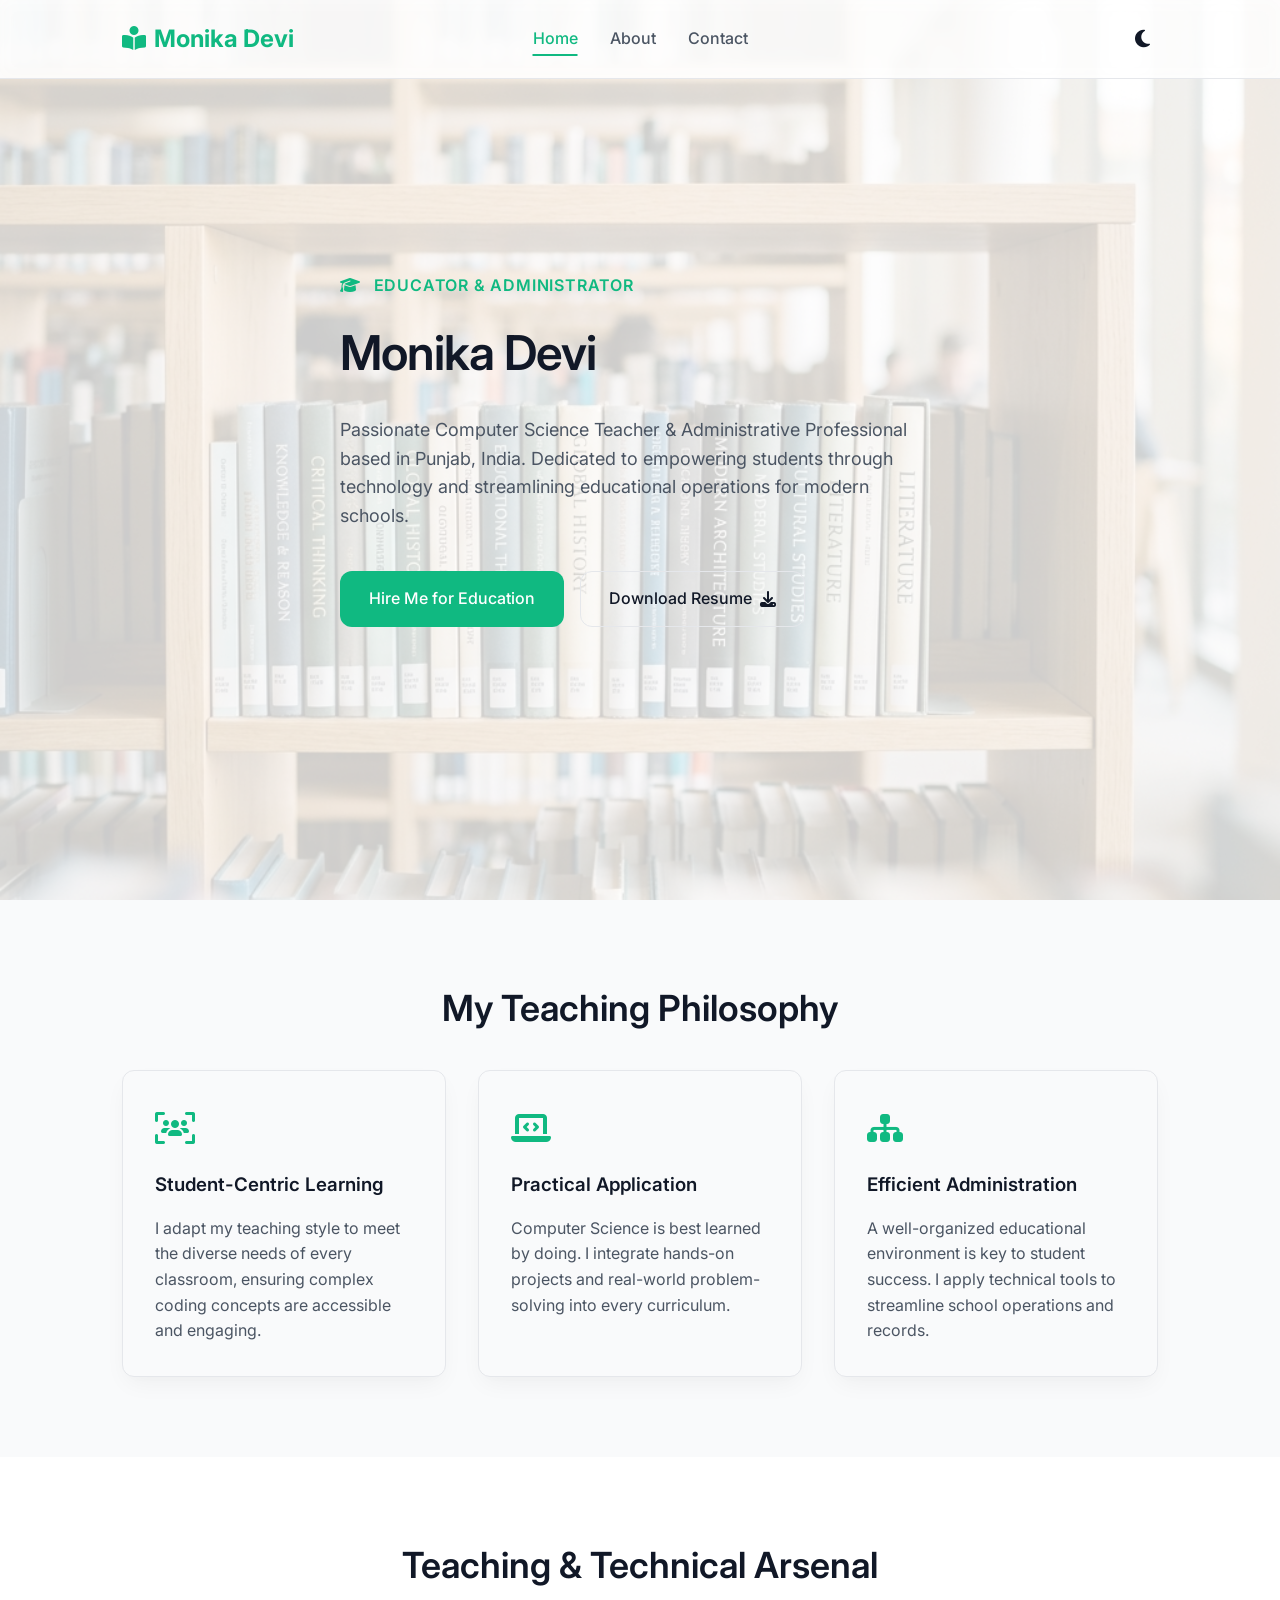
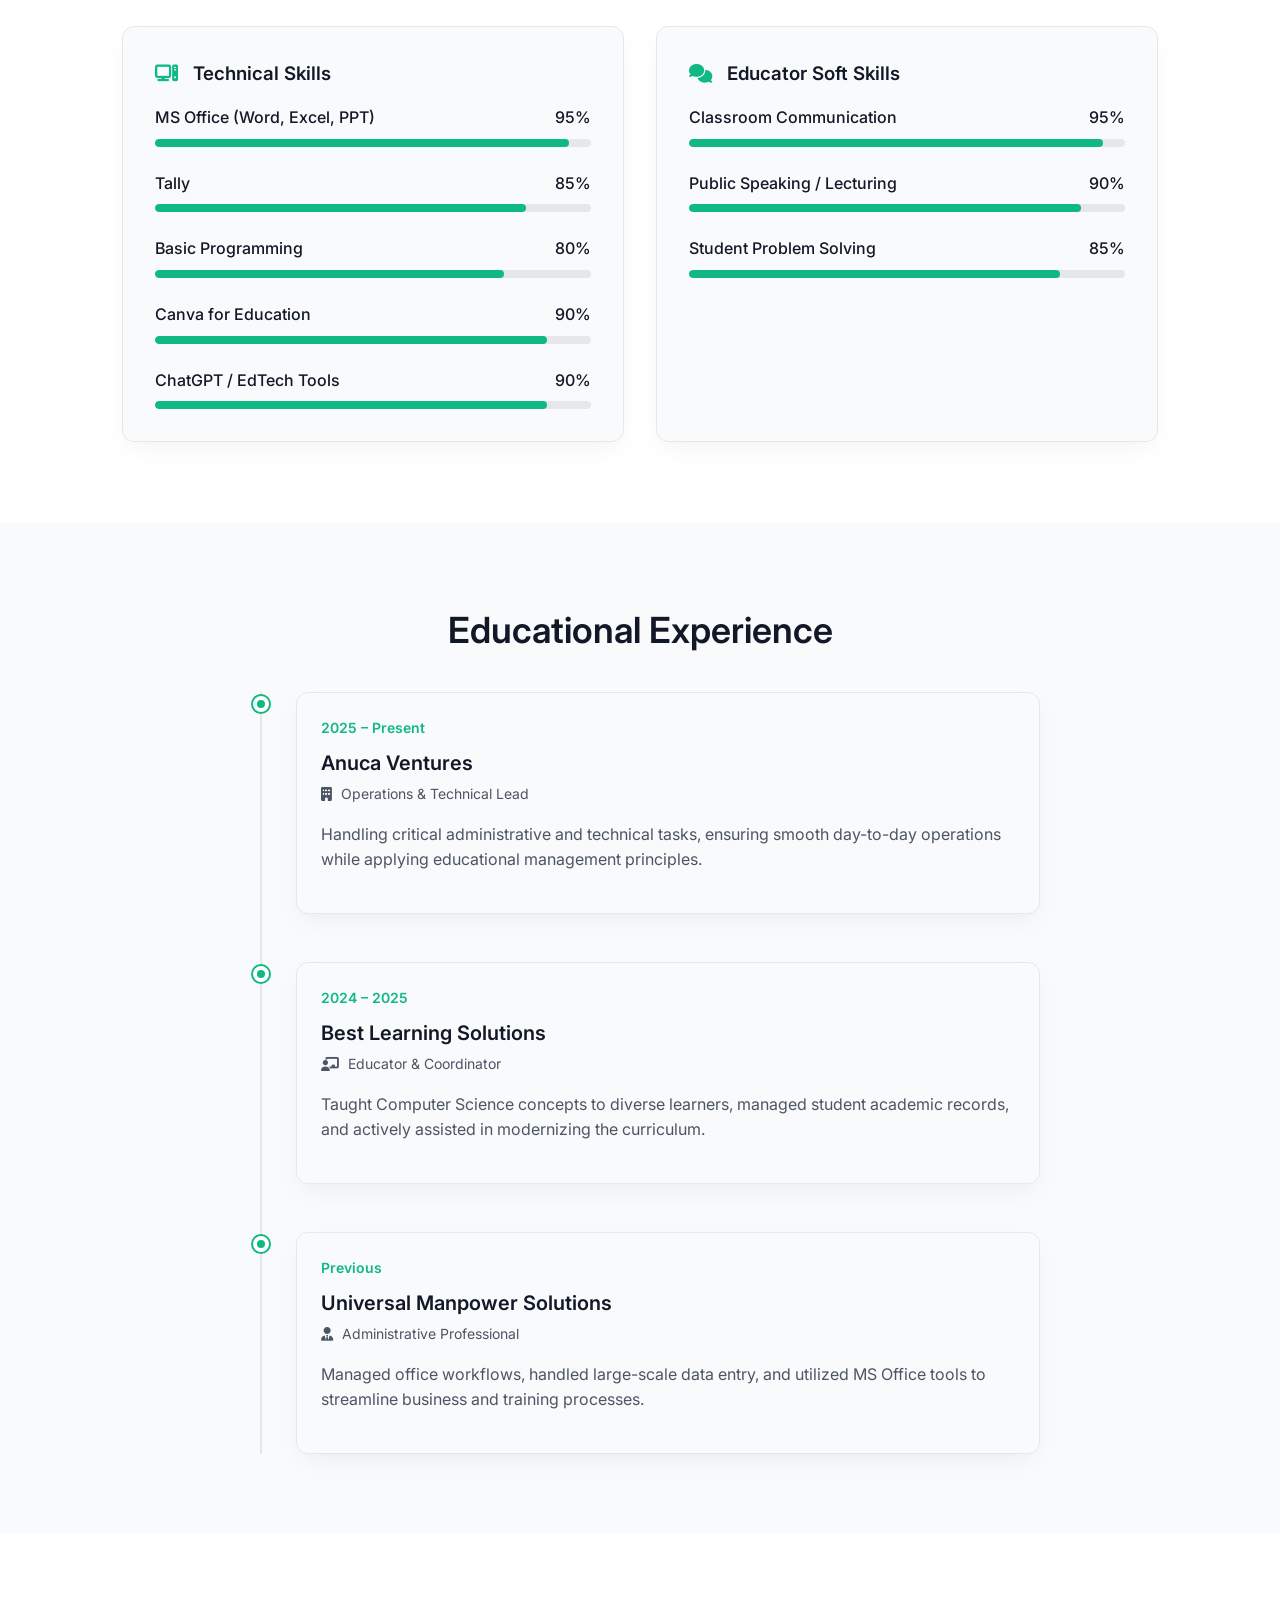
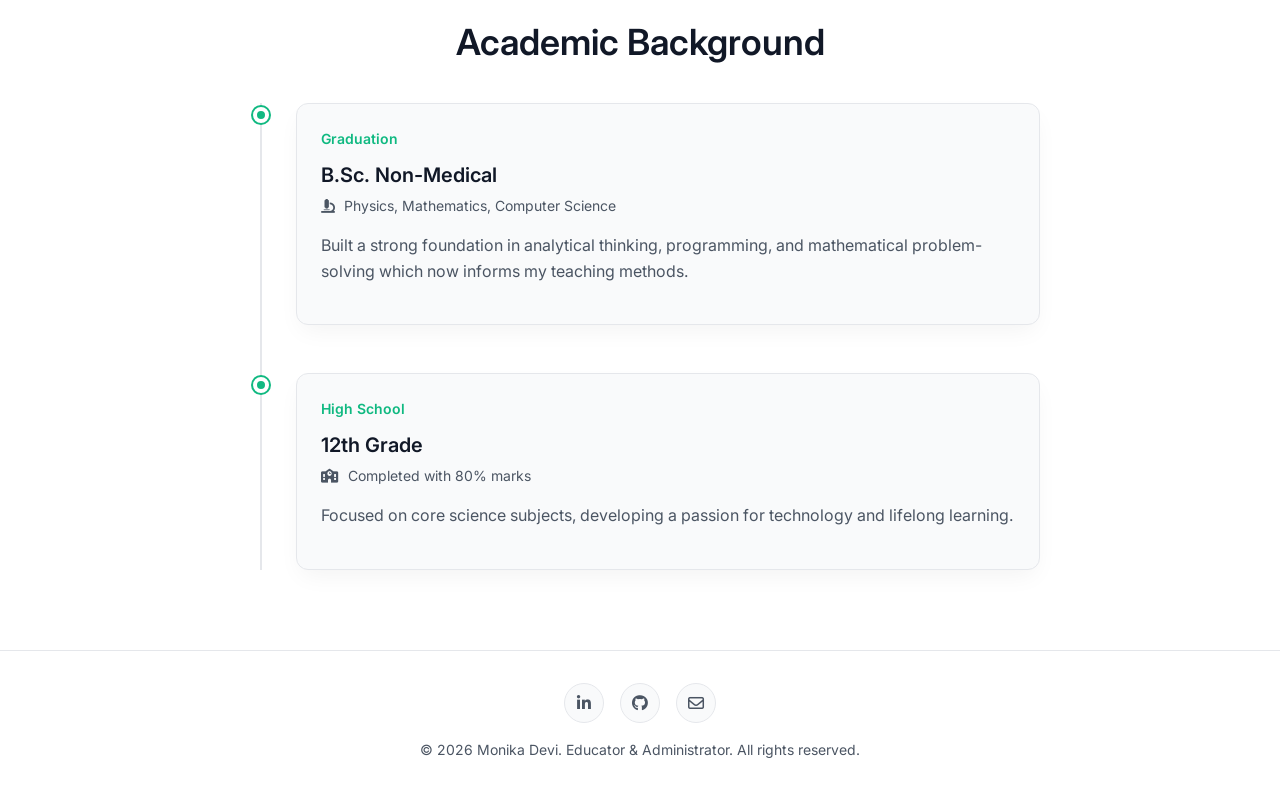
==== index.html @ 3ba0f4ba "HOSTED 1" ====
<!DOCTYPE html>
<html lang="en">

<head>
  <meta charset="UTF-8">
  <meta name="viewport" content="width=device-width, initial-scale=1.0">
  <title>Monika Devi</title>
  <link rel="stylesheet" href="style.css">
  <!-- Font Awesome for Icons -->
  <link rel="stylesheet" href="https://cdnjs.cloudflare.com/ajax/libs/font-awesome/6.4.0/css/all.min.css">
</head>

<body>

  <nav class="navbar">
    <div class="container">
      <a href="index.html" class="logo"><i class="fa-solid fa-book-open-reader" style="margin-right: 8px;"></i>Monika
        Devi</a>
      <div class="nav-links" id="nav-links">
        <a href="index.html" class="active">Home</a>
        <a href="about.html">About</a>
        <a href="contact.html">Contact</a>
      </div>
      <div style="display: flex; gap: 1rem; align-items: center;">
        <button class="theme-toggle" id="theme-toggle" aria-label="Toggle Theme">
          <i class="fa-solid fa-moon"></i>
        </button>
        <button class="menu-toggle" id="menu-toggle" aria-label="Toggle Menu">
          <i class="fa-solid fa-bars"></i>
        </button>
      </div>
    </div>
  </nav>

  <main>
    <!-- Hero Section -->
    <section class="hero">
      <div class="container">
        <div class="hero-content reveal">
          <span class="hero-tagline"><i class="fa-solid fa-graduation-cap" style="margin-right: 8px;"></i> Educator &
            Administrator</span>
          <h1 class="hero-title">Monika Devi</h1>
          <p class="hero-description">
            Passionate Computer Science Teacher & Administrative Professional based in Punjab, India.
            Dedicated to empowering students through technology and streamlining educational operations for modern
            schools.
          </p>
          <div class="hero-buttons">
            <a href="contact.html" class="btn btn-primary">Hire Me for Education</a>
            <a href="Monika Devi.pdf" download class="btn btn-outline">Download Resume <i class="fa-solid fa-download"
                style="margin-left: 8px;"></i></a>
          </div>
        </div>
      </div>
    </section>

    <!-- Teaching Philosophy Section -->
    <section class="philosophy" style="background-color: var(--card-bg);">
      <div class="container">
        <h2 class="reveal">My Teaching Philosophy</h2>
        <div class="skills-grid" style="grid-template-columns: repeat(auto-fit, minmax(min(100%, 300px), 1fr));">

          <div class="skill-category reveal">
            <div style="font-size: 2rem; color: var(--accent-color); margin-bottom: 1rem;">
              <i class="fa-solid fa-users-viewfinder"></i>
            </div>
            <h3>Student-Centric Learning</h3>
            <p style="margin-bottom: 0;">I adapt my teaching style to meet the diverse needs of every classroom,
              ensuring complex coding concepts are accessible and engaging.</p>
          </div>

          <div class="skill-category reveal" style="transition-delay: 0.1s;">
            <div style="font-size: 2rem; color: var(--accent-color); margin-bottom: 1rem;">
              <i class="fa-solid fa-laptop-code"></i>
            </div>
            <h3>Practical Application</h3>
            <p style="margin-bottom: 0;">Computer Science is best learned by doing. I integrate hands-on projects and
              real-world problem-solving into every curriculum.</p>
          </div>

          <div class="skill-category reveal" style="transition-delay: 0.2s;">
            <div style="font-size: 2rem; color: var(--accent-color); margin-bottom: 1rem;">
              <i class="fa-solid fa-sitemap"></i>
            </div>
            <h3>Efficient Administration</h3>
            <p style="margin-bottom: 0;">A well-organized educational environment is key to student success. I apply
              technical tools to streamline school operations and records.</p>
          </div>

        </div>
      </div>
    </section>

    <!-- Skills Section -->
    <section class="skills">
      <div class="container">
        <h2 class="reveal">Teaching & Technical Arsenal</h2>
        <div class="skills-grid">

          <!-- Technical Skills -->
          <div class="skill-category reveal">
            <h3><i class="fa-solid fa-computer" style="color: var(--accent-color); margin-right: 10px;"></i> Technical
              Skills</h3>

            <div class="skill-item">
              <div class="skill-info">
                <span>MS Office (Word, Excel, PPT)</span>
                <span>95%</span>
              </div>
              <div class="progress-bar">
                <div class="progress" data-width="95%"></div>
              </div>
            </div>

            <div class="skill-item">
              <div class="skill-info">
                <span>Tally</span>
                <span>85%</span>
              </div>
              <div class="progress-bar">
                <div class="progress" data-width="85%"></div>
              </div>
            </div>

            <div class="skill-item">
              <div class="skill-info">
                <span>Basic Programming</span>
                <span>80%</span>
              </div>
              <div class="progress-bar">
                <div class="progress" data-width="80%"></div>
              </div>
            </div>

            <div class="skill-item">
              <div class="skill-info">
                <span>Canva for Education</span>
                <span>90%</span>
              </div>
              <div class="progress-bar">
                <div class="progress" data-width="90%"></div>
              </div>
            </div>

            <div class="skill-item">
              <div class="skill-info">
                <span>ChatGPT / EdTech Tools</span>
                <span>90%</span>
              </div>
              <div class="progress-bar">
                <div class="progress" data-width="90%"></div>
              </div>
            </div>
          </div>

          <!-- Soft Skills -->
          <div class="skill-category reveal" style="transition-delay: 0.2s;">
            <h3><i class="fa-solid fa-comments" style="color: var(--accent-color); margin-right: 10px;"></i> Educator
              Soft Skills</h3>

            <div class="skill-item">
              <div class="skill-info">
                <span>Classroom Communication</span>
                <span>95%</span>
              </div>
              <div class="progress-bar">
                <div class="progress" data-width="95%"></div>
              </div>
            </div>

            <div class="skill-item">
              <div class="skill-info">
                <span>Public Speaking / Lecturing</span>
                <span>90%</span>
              </div>
              <div class="progress-bar">
                <div class="progress" data-width="90%"></div>
              </div>
            </div>

            <div class="skill-item">
              <div class="skill-info">
                <span>Student Problem Solving</span>
                <span>85%</span>
              </div>
              <div class="progress-bar">
                <div class="progress" data-width="85%"></div>
              </div>
            </div>
          </div>

        </div>
      </div>
    </section>

    <!-- Experience Section -->
    <section class="experience" style="background-color: var(--card-bg);">
      <div class="container">
        <h2 class="reveal">Educational Experience</h2>
        <div class="timeline">

          <div class="timeline-item reveal">
            <div class="timeline-dot"></div>
            <div class="timeline-content">
              <div class="timeline-date">2025 – Present</div>
              <h3 class="timeline-title">Anuca Ventures</h3>
              <p class="timeline-subtitle"><i class="fa-solid fa-building" style="margin-right: 5px;"></i> Operations &
                Technical Lead</p>
              <p>Handling critical administrative and technical tasks, ensuring smooth day-to-day operations while
                applying educational management principles.</p>
            </div>
          </div>

          <div class="timeline-item reveal">
            <div class="timeline-dot"></div>
            <div class="timeline-content">
              <div class="timeline-date">2024 – 2025</div>
              <h3 class="timeline-title">Best Learning Solutions</h3>
              <p class="timeline-subtitle"><i class="fa-solid fa-chalkboard-user" style="margin-right: 5px;"></i>
                Educator & Coordinator</p>
              <p>Taught Computer Science concepts to diverse learners, managed student academic records, and actively
                assisted in modernizing the curriculum.</p>
            </div>
          </div>

          <div class="timeline-item reveal">
            <div class="timeline-dot"></div>
            <div class="timeline-content">
              <div class="timeline-date">Previous</div>
              <h3 class="timeline-title">Universal Manpower Solutions</h3>
              <p class="timeline-subtitle"><i class="fa-solid fa-user-tie" style="margin-right: 5px;"></i>
                Administrative Professional</p>
              <p>Managed office workflows, handled large-scale data entry, and utilized MS Office tools to streamline
                business and training processes.</p>
            </div>
          </div>

        </div>
      </div>
    </section>

    <!-- Education Section -->
    <section class="education">
      <div class="container">
        <h2 class="reveal">Academic Background</h2>
        <div class="timeline">

          <div class="timeline-item reveal">
            <div class="timeline-dot"></div>
            <div class="timeline-content">
              <div class="timeline-date">Graduation</div>
              <h3 class="timeline-title">B.Sc. Non-Medical</h3>
              <p class="timeline-subtitle"><i class="fa-solid fa-microscope" style="margin-right: 5px;"></i> Physics,
                Mathematics, Computer Science</p>
              <p>Built a strong foundation in analytical thinking, programming, and mathematical problem-solving which
                now informs my teaching methods.</p>
            </div>
          </div>

          <div class="timeline-item reveal">
            <div class="timeline-dot"></div>
            <div class="timeline-content">
              <div class="timeline-date">High School</div>
              <h3 class="timeline-title">12th Grade</h3>
              <p class="timeline-subtitle"><i class="fa-solid fa-school" style="margin-right: 5px;"></i> Completed with
                80% marks</p>
              <p>Focused on core science subjects, developing a passion for technology and lifelong learning.</p>
            </div>
          </div>

        </div>
      </div>
    </section>

  </main>

  <footer class="footer">
    <div class="container">
      <div class="social-icons">
        <a href="#" aria-label="LinkedIn"><i class="fa-brands fa-linkedin-in"></i></a>
        <a href="#" aria-label="GitHub"><i class="fa-brands fa-github"></i></a>
        <a href="mailto:Monikadhiman25837@gmail.com" aria-label="Email"><i class="fa-regular fa-envelope"></i></a>
      </div>
      <p>&copy; 2026 Monika Devi. Educator & Administrator. All rights reserved.</p>
    </div>
  </footer>

  <script src="script.js"></script>
</body>

</html>
---- style.css ----
@import url('https://fonts.googleapis.com/css2?family=Inter:wght@300;400;500;600;700&display=swap');

:root {
  --bg-color: #ffffff;
  --text-primary: #111827;
  --text-secondary: #4b5563;
  --accent-color: #10b981;
  --accent-hover: #059669;
  --card-bg: #f9fafb;
  --nav-bg: rgba(255, 255, 255, 0.9);
  --border-color: #e5e7eb;
  --shadow: 0 10px 25px -5px rgba(0, 0, 0, 0.05), 0 8px 10px -6px rgba(0, 0, 0, 0.01);
  --radius: 12px;
  --transition: 0.3s cubic-bezier(0.4, 0, 0.2, 1);
}

[data-theme="dark"] {
  --bg-color: #0f1115;
  --text-primary: #f9fafb;
  --text-secondary: #9ca3af;
  --card-bg: #1a1d24;
  --nav-bg: rgba(15, 17, 21, 0.9);
  --border-color: #272a30;
  --shadow: 0 10px 25px -5px rgba(0, 0, 0, 0.5);
}

* {
  margin: 0;
  padding: 0;
  box-sizing: border-box;
}

body {
  font-family: 'Inter', sans-serif;
  background-color: var(--bg-color);
  color: var(--text-primary);
  line-height: 1.6;
  transition: background-color var(--transition), color var(--transition);
  overflow-x: hidden;
  opacity: 0;
  /* For page transition */
  animation: fadeInPage 0.5s ease forwards;
}

body::before {
  content: '';
  position: fixed;
  top: 0;
  left: 0;
  width: 100%;
  height: 100%;
  background: url('books-bg.png') center/cover no-repeat;
  opacity: 0.2;
  pointer-events: none;
  z-index: -1;
  transition: opacity var(--transition);
}

[data-theme="dark"] body::before {
  opacity: 0.03;
}

@keyframes fadeInPage {
  to {
    opacity: 1;
  }
}

body.fade-out {
  opacity: 0;
}

a {
  text-decoration: none;
  color: inherit;
}

ul {
  list-style: none;
}

/* Typography */
h1,
h2,
h3,
h4 {
  color: var(--text-primary);
  font-weight: 600;
  margin-bottom: 1rem;
}

h1 {
  font-size: 3rem;
  letter-spacing: -0.02em;
}

h2 {
  font-size: 2.25rem;
  margin-bottom: 2rem;
  text-align: center;
}

p {
  color: var(--text-secondary);
  margin-bottom: 1rem;
}

/* Layout */
.container {
  max-width: 1100px;
  margin: 0 auto;
  padding: 0 2rem;
}

section {
  padding: 5rem 0;
}

/* Navbar */
.navbar {
  position: fixed;
  top: 0;
  left: 0;
  width: 100%;
  padding: 1.25rem 0;
  background: var(--nav-bg);
  backdrop-filter: blur(8px);
  -webkit-backdrop-filter: blur(8px);
  z-index: 1000;
  border-bottom: 1px solid var(--border-color);
  transition: background var(--transition), border-color var(--transition);
}

.navbar .container {
  display: flex;
  justify-content: space-between;
  align-items: center;
  position: relative;
}

.logo {
  font-size: 1.5rem;
  font-weight: 700;
  color: var(--accent-color);
}

.nav-links {
  position: absolute;
  left: 50%;
  transform: translateX(-50%);
  display: flex;
  gap: 2rem;
  align-items: center;
}

.nav-links a {
  font-weight: 500;
  color: var(--text-secondary);
  transition: color var(--transition);
  position: relative;
}

.nav-links a:hover,
.nav-links a.active {
  color: var(--accent-color);
}

.nav-links a::after {
  content: '';
  position: absolute;
  width: 0;
  height: 2px;
  bottom: -4px;
  left: 0;
  background-color: var(--accent-color);
  transition: width var(--transition);
}

.nav-links a:hover::after,
.nav-links a.active::after {
  width: 100%;
}

.theme-toggle {
  background: none;
  border: none;
  color: var(--text-primary);
  cursor: pointer;
  font-size: 1.25rem;
  display: flex;
  align-items: center;
  justify-content: center;
  padding: 0.5rem;
  border-radius: 50%;
  transition: background-color var(--transition);
}

.theme-toggle:hover {
  background-color: var(--card-bg);
}

.menu-toggle {
  display: none;
  background: none;
  border: none;
  color: var(--text-primary);
  font-size: 1.5rem;
  cursor: pointer;
}

/* Buttons */
.btn {
  display: inline-flex;
  align-items: center;
  justify-content: center;
  padding: 0.875rem 1.75rem;
  border-radius: var(--radius);
  font-weight: 500;
  font-size: 1rem;
  cursor: pointer;
  transition: all var(--transition);
  border: 1px solid transparent;
}

.btn-primary {
  background-color: var(--accent-color);
  color: #ffffff;
}

.btn-primary:hover {
  background-color: var(--accent-hover);
  transform: translateY(-2px);
  box-shadow: 0 4px 12px rgba(16, 185, 129, 0.3);
}

.btn-outline {
  background-color: transparent;
  color: var(--text-primary);
  border-color: var(--border-color);
}

.btn-outline:hover {
  border-color: var(--accent-color);
  color: var(--accent-color);
  transform: translateY(-2px);
}

/* Hero Section */
.hero {
  min-height: 100vh;
  display: flex;
  align-items: center;
  padding-top: 5rem;
}

.hero-content {
  max-width: 800px;
}

.hero-tagline {
  color: var(--accent-color);
  font-weight: 600;
  letter-spacing: 0.05em;
  text-transform: uppercase;
  margin-bottom: 1rem;
  display: block;
}

.hero-title {
  margin-bottom: 1.5rem;
}

.hero-description {
  font-size: 1.125rem;
  margin-bottom: 2.5rem;
  max-width: 600px;
}

.hero-buttons {
  display: flex;
  gap: 1rem;
}

/* Skills Section */
.skills-grid {
  display: grid;
  grid-template-columns: 1fr 1fr;
  gap: 2rem;
}

.skill-category {
  background-color: var(--card-bg);
  padding: 2rem;
  border-radius: var(--radius);
  border: 1px solid var(--border-color);
  box-shadow: var(--shadow);
  transition: transform var(--transition), box-shadow var(--transition);
}

.skill-category:hover {
  transform: translateY(-5px);
  box-shadow: 0 15px 30px rgba(0, 0, 0, 0.1);
}

.skill-item {
  margin-bottom: 1.5rem;
}

.skill-item:last-child {
  margin-bottom: 0;
}

.skill-info {
  display: flex;
  justify-content: space-between;
  margin-bottom: 0.5rem;
  font-weight: 500;
}

.progress-bar {
  width: 100%;
  height: 8px;
  background-color: var(--border-color);
  border-radius: 4px;
  overflow: hidden;
}

.progress {
  height: 100%;
  background-color: var(--accent-color);
  border-radius: 4px;
  width: 0;
  transition: width 1s ease-in-out;
}

/* Timeline (Experience & Education) */
.timeline {
  position: relative;
  max-width: 800px;
  margin: 0 auto;
}

.timeline::before {
  content: '';
  position: absolute;
  top: 0;
  bottom: 0;
  left: 20px;
  width: 2px;
  background-color: var(--border-color);
}

.timeline-item {
  position: relative;
  padding-left: 3.5rem;
  margin-bottom: 3rem;
}

.timeline-item:last-child {
  margin-bottom: 0;
}

.timeline-dot {
  position: absolute;
  left: 13px;
  top: 0.25rem;
  width: 16px;
  height: 16px;
  border-radius: 50%;
  background-color: var(--accent-color);
  border: 4px solid var(--bg-color);
  box-shadow: 0 0 0 2px var(--accent-color);
}

.timeline-content {
  background-color: var(--card-bg);
  padding: 1.5rem;
  border-radius: var(--radius);
  border: 1px solid var(--border-color);
  box-shadow: var(--shadow);
  transition: transform var(--transition);
}

.timeline-content:hover {
  transform: translateX(5px);
}

.timeline-date {
  color: var(--accent-color);
  font-size: 0.875rem;
  font-weight: 600;
  margin-bottom: 0.5rem;
}

.timeline-title {
  margin-bottom: 0.25rem;
  font-size: 1.25rem;
}

.timeline-subtitle {
  color: var(--text-secondary);
  font-size: 0.875rem;
  margin-bottom: 1rem;
}

/* About Page */
.about-section {
  padding-top: 8rem;
  min-height: calc(100vh - 80px);
}

.about-grid {
  display: grid;
  grid-template-columns: 1fr 1fr;
  gap: 4rem;
  align-items: center;
}

.about-content p {
  font-size: 1.125rem;
  margin-bottom: 1.5rem;
}

.about-highlights {
  display: flex;
  flex-direction: column;
  gap: 1.5rem;
  margin-top: 2rem;
}

.highlight-item {
  display: flex;
  align-items: flex-start;
  gap: 1rem;
}

.highlight-icon {
  background-color: rgba(16, 185, 129, 0.1);
  color: var(--accent-color);
  padding: 1rem;
  border-radius: var(--radius);
  font-size: 1.25rem;
}

.highlight-text h4 {
  margin-bottom: 0.25rem;
}

.highlight-text p {
  margin-bottom: 0;
  font-size: 0.875rem;
}

.about-image-container {
  position: relative;
}

.about-image-placeholder {
  width: 100%;
  aspect-ratio: 4/5;
  background-color: var(--card-bg);
  border-radius: var(--radius);
  border: 1px solid var(--border-color);
  display: flex;
  align-items: center;
  justify-content: center;
  color: var(--text-secondary);
  font-size: 4rem;
  box-shadow: var(--shadow);
}

/* Contact Page */
.contact-section {
  padding-top: 8rem;
  min-height: calc(100vh - 80px);
}

.contact-grid {
  display: grid;
  grid-template-columns: 1fr 2fr;
  gap: 4rem;
}

.contact-info {
  display: flex;
  flex-direction: column;
  gap: 2rem;
}

.contact-item {
  background-color: var(--card-bg);
  padding: 1.5rem;
  border-radius: var(--radius);
  border: 1px solid var(--border-color);
  display: flex;
  align-items: center;
  gap: 1rem;
  box-shadow: var(--shadow);
  transition: transform var(--transition);
}

.contact-item:hover {
  transform: translateY(-5px);
}

.contact-icon {
  background-color: rgba(16, 185, 129, 0.1);
  color: var(--accent-color);
  padding: 1rem;
  border-radius: 50%;
  font-size: 1.25rem;
  display: flex;
  align-items: center;
  justify-content: center;
}

.contact-details h4 {
  margin-bottom: 0.25rem;
  font-size: 1rem;
}

.contact-details p {
  margin-bottom: 0;
  font-size: 0.875rem;
}

.contact-form {
  background-color: var(--card-bg);
  padding: 2.5rem;
  border-radius: var(--radius);
  border: 1px solid var(--border-color);
  box-shadow: var(--shadow);
}

.form-group {
  margin-bottom: 1.5rem;
}

.form-label {
  display: block;
  margin-bottom: 0.5rem;
  font-weight: 500;
  color: var(--text-primary);
}

.form-control {
  width: 100%;
  padding: 0.875rem 1rem;
  background-color: var(--bg-color);
  border: 1px solid var(--border-color);
  border-radius: var(--radius);
  color: var(--text-primary);
  font-family: inherit;
  font-size: 1rem;
  transition: border-color var(--transition), box-shadow var(--transition);
}

.form-control:focus {
  outline: none;
  border-color: var(--accent-color);
  box-shadow: 0 0 0 3px rgba(16, 185, 129, 0.1);
}

textarea.form-control {
  resize: vertical;
  min-height: 120px;
}

/* Footer */
.footer {
  text-align: center;
  padding: 2rem 0;
  border-top: 1px solid var(--border-color);
  margin-top: auto;
}

.social-icons {
  display: flex;
  justify-content: center;
  gap: 1rem;
  margin-bottom: 1rem;
}

.social-icons a {
  display: flex;
  align-items: center;
  justify-content: center;
  width: 40px;
  height: 40px;
  border-radius: 50%;
  background-color: var(--card-bg);
  color: var(--text-secondary);
  border: 1px solid var(--border-color);
  transition: all var(--transition);
}

.social-icons a:hover {
  background-color: var(--accent-color);
  color: #fff;
  border-color: var(--accent-color);
  transform: translateY(-3px);
}

.footer p {
  margin-bottom: 0;
  font-size: 0.875rem;
}

/* Animations */
.reveal {
  opacity: 0;
  transform: translateY(30px);
  transition: opacity 0.8s ease, transform 0.8s ease;
}

.reveal.active {
  opacity: 1;
  transform: translateY(0);
}

/* Responsive Design */
@media (max-width: 768px) {
  h1 {
    font-size: 2.25rem;
  }

  h2 {
    font-size: 1.75rem;
  }

  .menu-toggle {
    display: block;
  }

  .nav-links {
    position: fixed;
    top: 70px;
    left: -100%;
    transform: none;
    width: 100%;
    height: calc(100vh - 70px);
    background-color: var(--bg-color);
    flex-direction: column;
    justify-content: center;
    gap: 2rem;
    transition: left var(--transition);
  }

  .nav-links.active {
    left: 0;
  }

  .nav-links a {
    font-size: 1.25rem;
  }

  .hero-buttons {
    flex-direction: column;
  }

  .btn {
    width: 100%;
  }

  .skills-grid,
  .about-grid,
  .contact-grid {
    grid-template-columns: 1fr;
  }
}
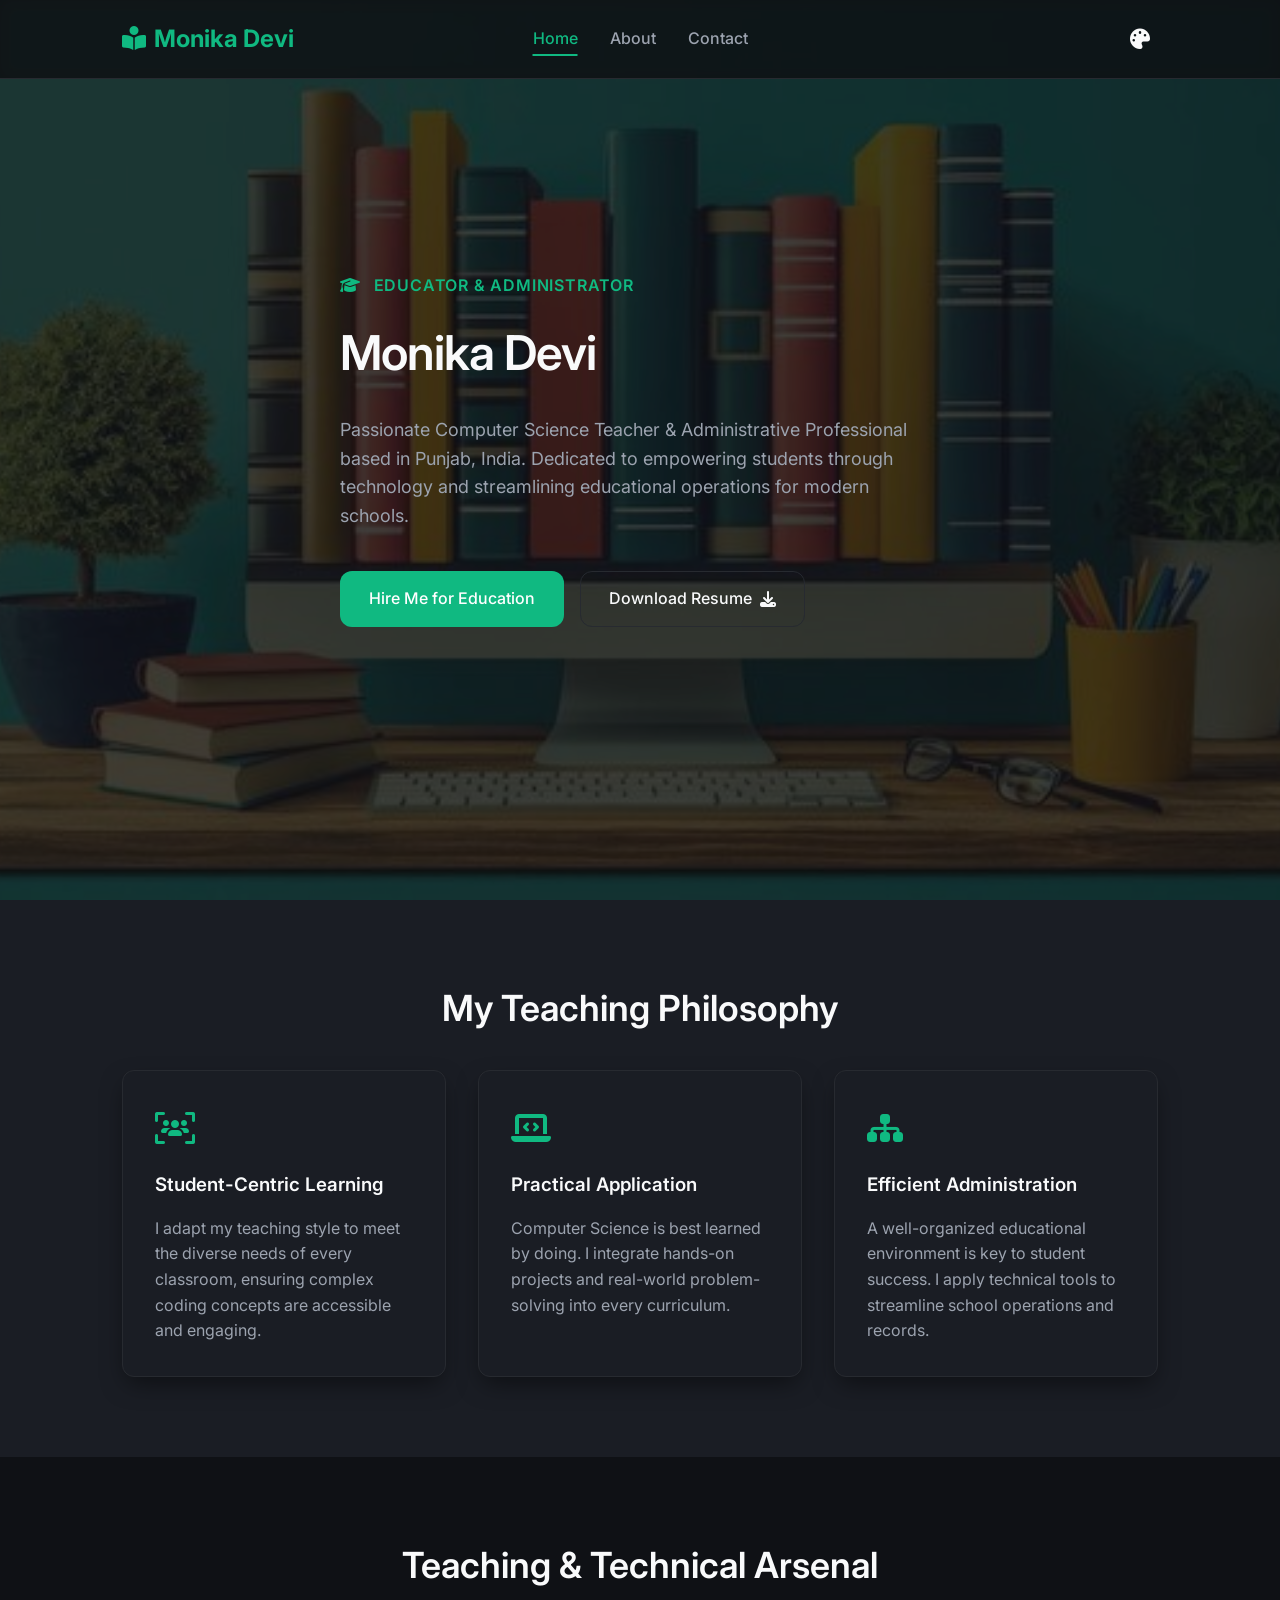
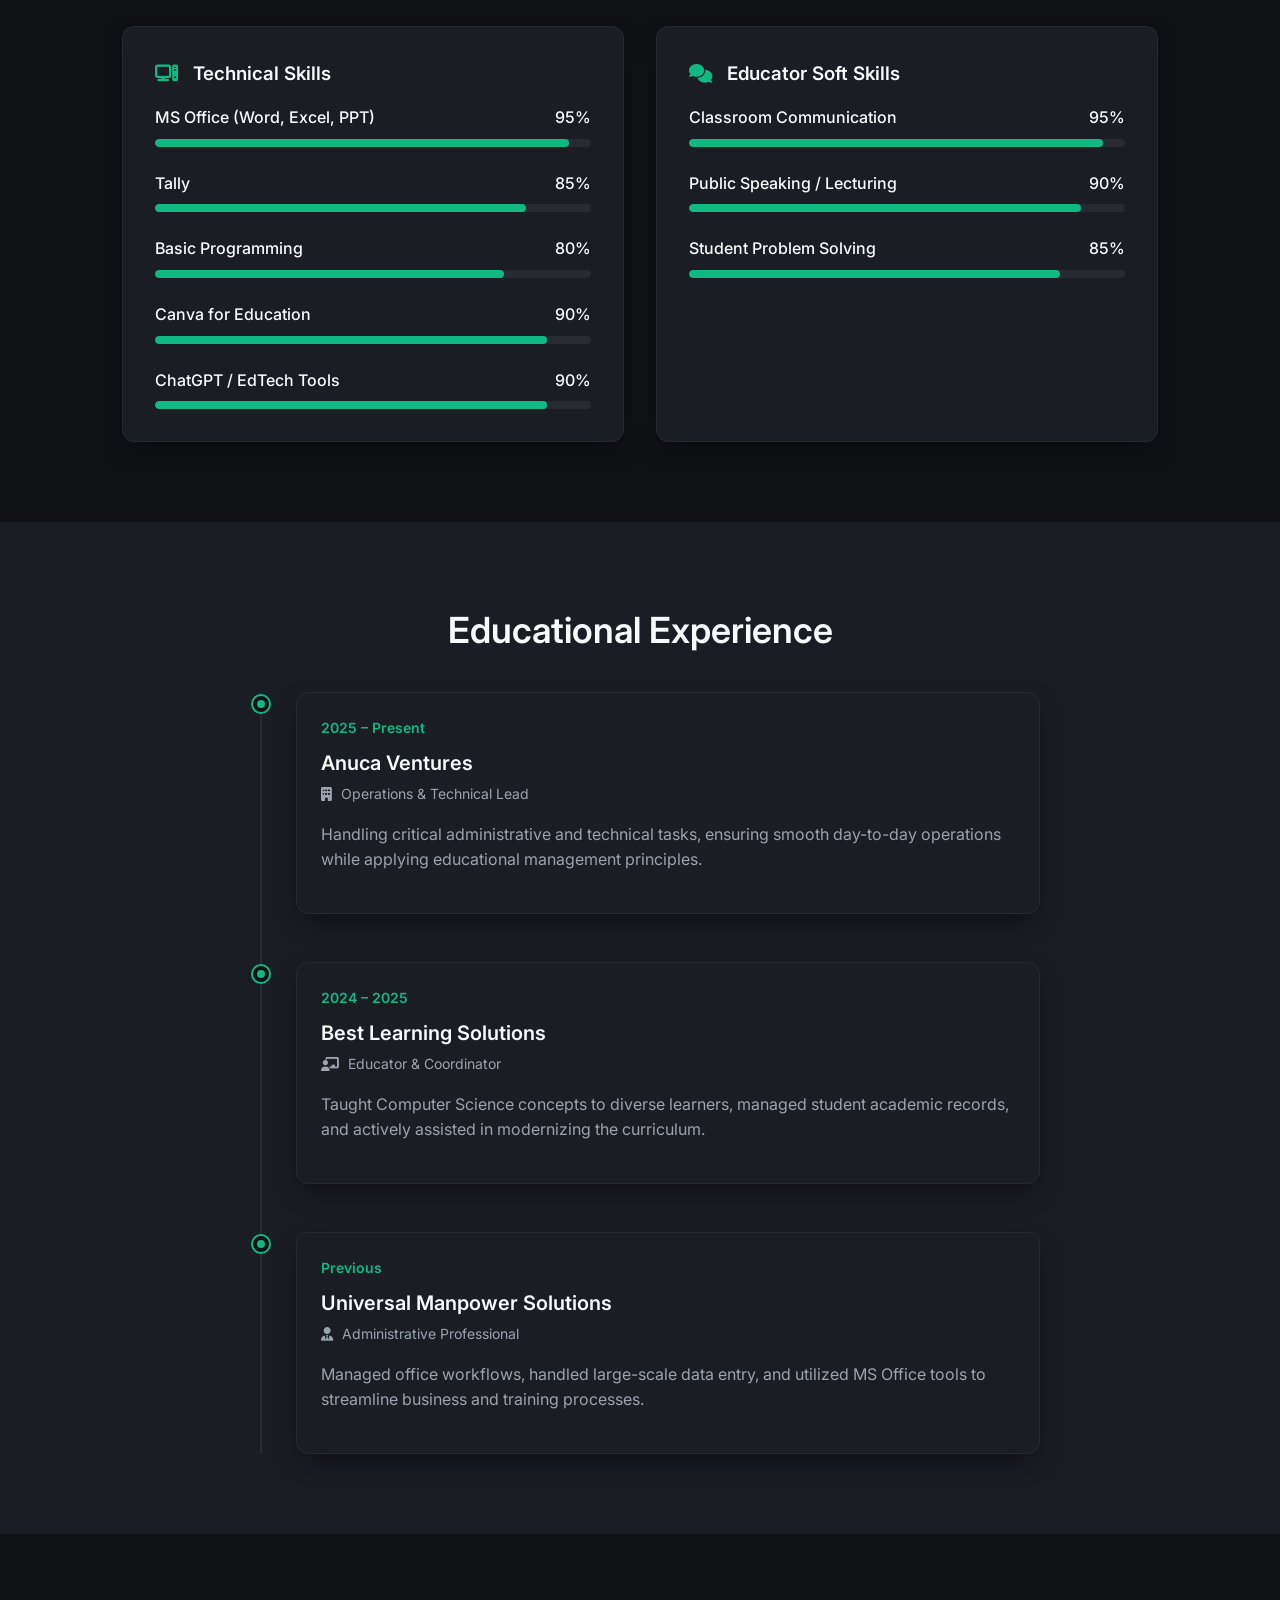
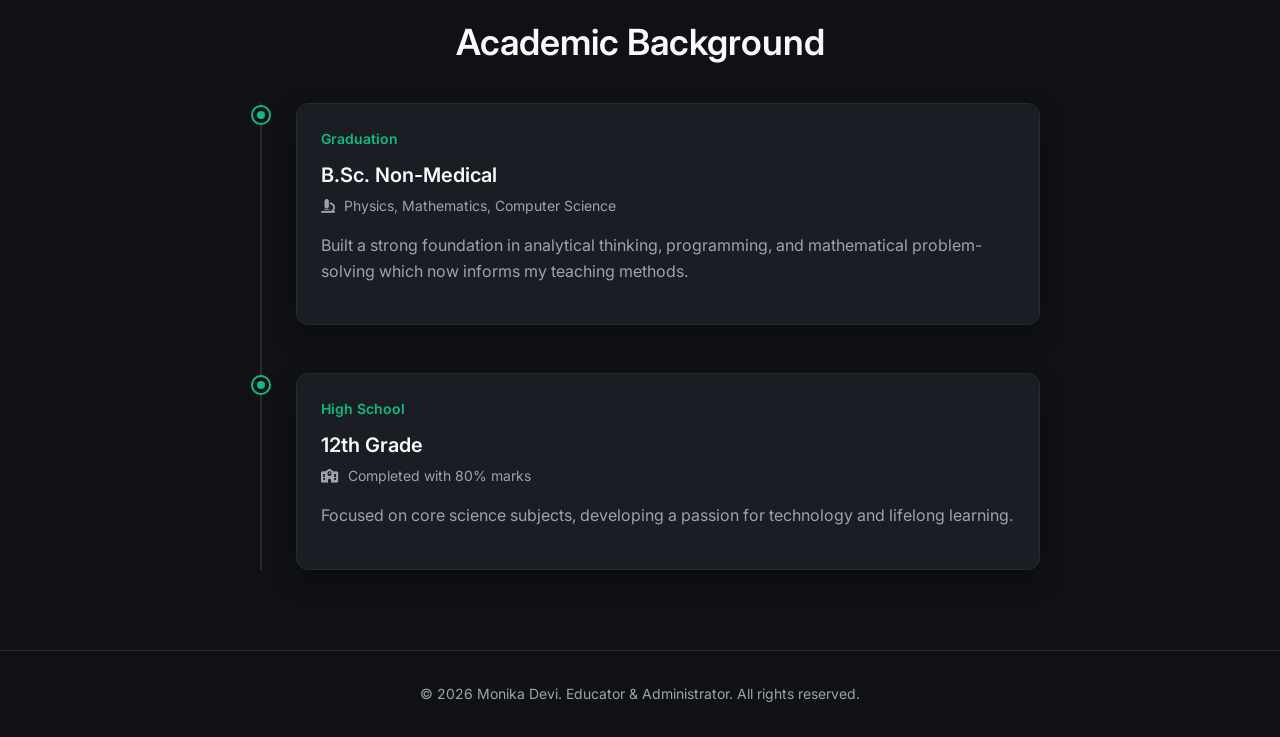
==== commit 075b941f: "fixed" ====
--- a/index.html
+++ b/index.html
@@ -22,9 +22,14 @@
         <a href="contact.html">Contact</a>
       </div>
       <div style="display: flex; gap: 1rem; align-items: center;">
-        <button class="theme-toggle" id="theme-toggle" aria-label="Toggle Theme">
-          <i class="fa-solid fa-moon"></i>
-        </button>
+        <div style="position: relative; display: flex; align-items: center;">
+          <button class="theme-toggle" id="theme-toggle" aria-label="Pick Theme Color">
+            <i class="fa-solid fa-palette"></i>
+          </button>
+          <div class="color-options" id="color-options">
+            <!-- Colors are dynamically injected here from script.js -->
+          </div>
+        </div>
         <button class="menu-toggle" id="menu-toggle" aria-label="Toggle Menu">
           <i class="fa-solid fa-bars"></i>
         </button>
@@ -276,11 +281,7 @@
 
   <footer class="footer">
     <div class="container">
-      <div class="social-icons">
-        <a href="#" aria-label="LinkedIn"><i class="fa-brands fa-linkedin-in"></i></a>
-        <a href="#" aria-label="GitHub"><i class="fa-brands fa-github"></i></a>
-        <a href="mailto:Monikadhiman25837@gmail.com" aria-label="Email"><i class="fa-regular fa-envelope"></i></a>
-      </div>
+
       <p>&copy; 2026 Monika Devi. Educator & Administrator. All rights reserved.</p>
     </div>
   </footer>
--- a/style.css
+++ b/style.css
@@ -1,20 +1,6 @@
 @import url('https://fonts.googleapis.com/css2?family=Inter:wght@300;400;500;600;700&display=swap');
 
 :root {
-  --bg-color: #ffffff;
-  --text-primary: #111827;
-  --text-secondary: #4b5563;
-  --accent-color: #10b981;
-  --accent-hover: #059669;
-  --card-bg: #f9fafb;
-  --nav-bg: rgba(255, 255, 255, 0.9);
-  --border-color: #e5e7eb;
-  --shadow: 0 10px 25px -5px rgba(0, 0, 0, 0.05), 0 8px 10px -6px rgba(0, 0, 0, 0.01);
-  --radius: 12px;
-  --transition: 0.3s cubic-bezier(0.4, 0, 0.2, 1);
-}
-
-[data-theme="dark"] {
   --bg-color: #0f1115;
   --text-primary: #f9fafb;
   --text-secondary: #9ca3af;
@@ -22,7 +8,15 @@
   --nav-bg: rgba(15, 17, 21, 0.9);
   --border-color: #272a30;
   --shadow: 0 10px 25px -5px rgba(0, 0, 0, 0.5);
-}
+  --radius: 12px;
+  --transition: 0.3s cubic-bezier(0.4, 0, 0.2, 1);
+  
+  /* Emerald Green Theme (Default) */
+  --accent-color: #10b981;
+  --accent-hover: #059669;
+}
+
+
 
 * {
   margin: 0;
@@ -47,17 +41,14 @@
   position: fixed;
   top: 0;
   left: 0;
-  width: 100%;
-  height: 100%;
-  background: url('books-bg.png') center/cover no-repeat;
+  width: 100vw;
+  height: 100vh; /* Fallback */
+  height: 100lvh; /* Locks height to prevent jump when mobile URL bar hides */
+  background: url('books-bg.jpg') center/cover no-repeat;
   opacity: 0.2;
   pointer-events: none;
   z-index: -1;
   transition: opacity var(--transition);
-}
-
-[data-theme="dark"] body::before {
-  opacity: 0.03;
 }
 
 @keyframes fadeInPage {
@@ -618,6 +609,47 @@
   transform: translateY(0);
 }
 
+/* Color Options Palette */
+.color-options {
+  position: absolute;
+  top: 150%;
+  right: 0;
+  background-color: var(--card-bg);
+  border: 1px solid var(--border-color);
+  border-radius: var(--radius);
+  padding: 0.5rem;
+  display: flex;
+  gap: 0.5rem;
+  box-shadow: var(--shadow);
+  opacity: 0;
+  visibility: hidden;
+  transform: translateY(-10px);
+  transition: all var(--transition);
+}
+
+.color-options.show {
+  opacity: 1;
+  visibility: visible;
+  transform: translateY(0);
+}
+
+.color-dot {
+  width: 24px;
+  height: 24px;
+  border-radius: 50%;
+  cursor: pointer;
+  transition: transform 0.2s ease;
+  border: 2px solid transparent;
+}
+
+.color-dot:hover {
+  transform: scale(1.1);
+}
+
+.color-dot.active {
+  border-color: var(--text-primary);
+}
+
 /* Responsive Design */
 @media (max-width: 768px) {
   h1 {
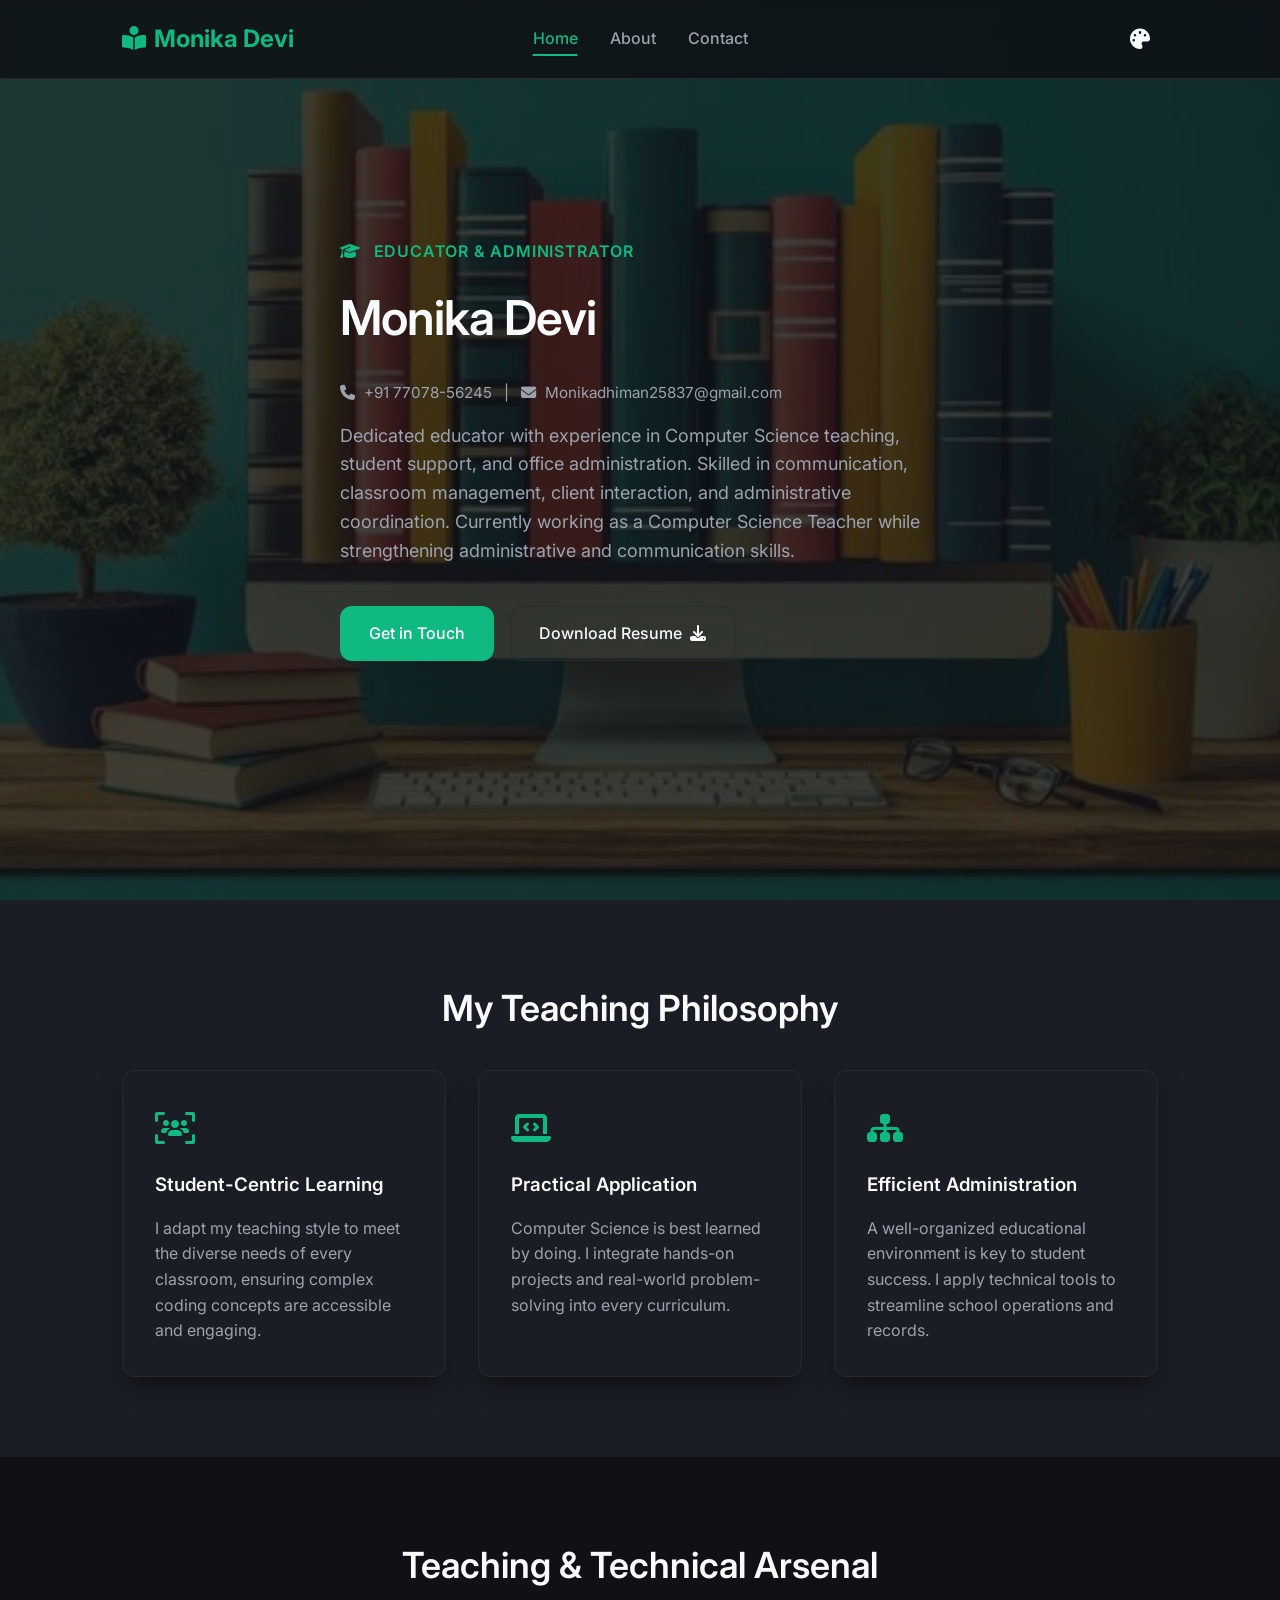
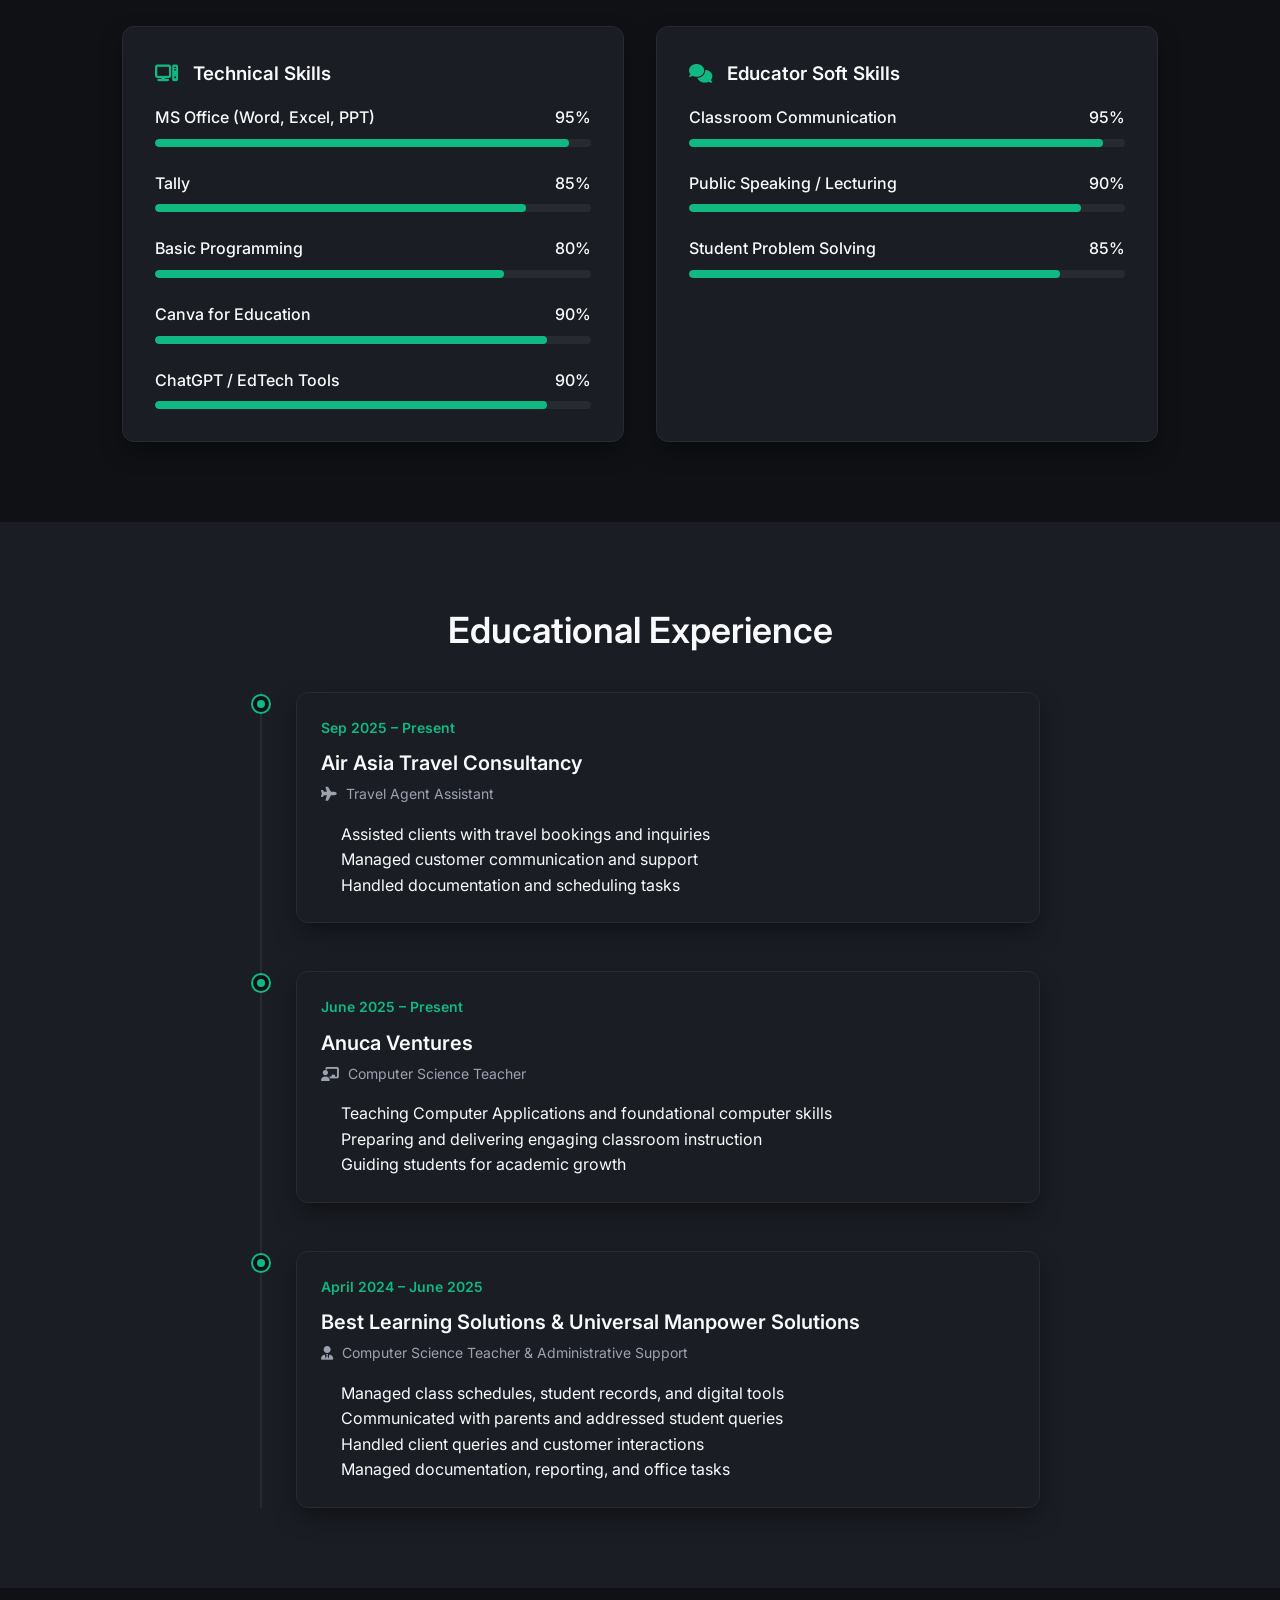
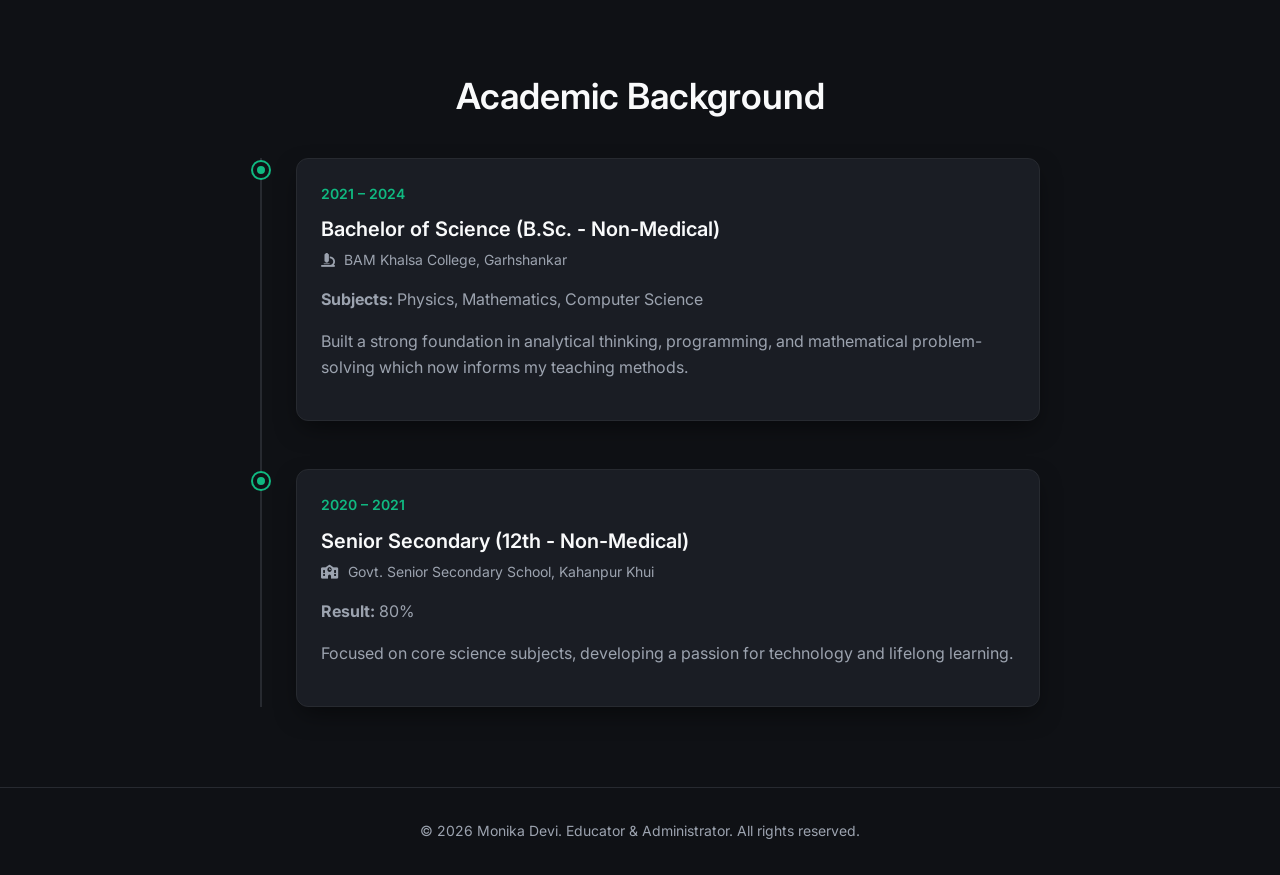
==== commit 3700f1a2: "NEW LINK ADDED" ====
--- a/index.html
+++ b/index.html
@@ -45,13 +45,16 @@
           <span class="hero-tagline"><i class="fa-solid fa-graduation-cap" style="margin-right: 8px;"></i> Educator &
             Administrator</span>
           <h1 class="hero-title">Monika Devi</h1>
+          <p class="hero-contact" style="font-size: 0.95rem; color: var(--text-secondary); margin-bottom: 1rem;">
+            <i class="fa-solid fa-phone" style="margin-right: 5px;"></i> +91 77078-56245 
+            <span style="margin: 0 0.5rem;">|</span>
+            <i class="fa-solid fa-envelope" style="margin-right: 5px;"></i> Monikadhiman25837@gmail.com
+          </p>
           <p class="hero-description">
-            Passionate Computer Science Teacher & Administrative Professional based in Punjab, India.
-            Dedicated to empowering students through technology and streamlining educational operations for modern
-            schools.
+            Dedicated educator with experience in Computer Science teaching, student support, and office administration. Skilled in communication, classroom management, client interaction, and administrative coordination. Currently working as a Computer Science Teacher while strengthening administrative and communication skills.
           </p>
           <div class="hero-buttons">
-            <a href="contact.html" class="btn btn-primary">Hire Me for Education</a>
+            <a href="contact.html" class="btn btn-primary">Get in Touch</a>
             <a href="Monika Devi.pdf" download class="btn btn-outline">Download Resume <i class="fa-solid fa-download"
                 style="margin-left: 8px;"></i></a>
           </div>
@@ -207,36 +210,43 @@
           <div class="timeline-item reveal">
             <div class="timeline-dot"></div>
             <div class="timeline-content">
-              <div class="timeline-date">2025 – Present</div>
+              <div class="timeline-date">Sep 2025 – Present</div>
+              <h3 class="timeline-title">Air Asia Travel Consultancy</h3>
+              <p class="timeline-subtitle"><i class="fa-solid fa-plane" style="margin-right: 5px;"></i> Travel Agent Assistant</p>
+              <ul style="margin-top: 10px; padding-left: 20px;">
+                <li>Assisted clients with travel bookings and inquiries</li>
+                <li>Managed customer communication and support</li>
+                <li>Handled documentation and scheduling tasks</li>
+              </ul>
+            </div>
+          </div>
+
+          <div class="timeline-item reveal">
+            <div class="timeline-dot"></div>
+            <div class="timeline-content">
+              <div class="timeline-date">June 2025 – Present</div>
               <h3 class="timeline-title">Anuca Ventures</h3>
-              <p class="timeline-subtitle"><i class="fa-solid fa-building" style="margin-right: 5px;"></i> Operations &
-                Technical Lead</p>
-              <p>Handling critical administrative and technical tasks, ensuring smooth day-to-day operations while
-                applying educational management principles.</p>
-            </div>
-          </div>
-
-          <div class="timeline-item reveal">
-            <div class="timeline-dot"></div>
-            <div class="timeline-content">
-              <div class="timeline-date">2024 – 2025</div>
-              <h3 class="timeline-title">Best Learning Solutions</h3>
-              <p class="timeline-subtitle"><i class="fa-solid fa-chalkboard-user" style="margin-right: 5px;"></i>
-                Educator & Coordinator</p>
-              <p>Taught Computer Science concepts to diverse learners, managed student academic records, and actively
-                assisted in modernizing the curriculum.</p>
-            </div>
-          </div>
-
-          <div class="timeline-item reveal">
-            <div class="timeline-dot"></div>
-            <div class="timeline-content">
-              <div class="timeline-date">Previous</div>
-              <h3 class="timeline-title">Universal Manpower Solutions</h3>
-              <p class="timeline-subtitle"><i class="fa-solid fa-user-tie" style="margin-right: 5px;"></i>
-                Administrative Professional</p>
-              <p>Managed office workflows, handled large-scale data entry, and utilized MS Office tools to streamline
-                business and training processes.</p>
+              <p class="timeline-subtitle"><i class="fa-solid fa-chalkboard-user" style="margin-right: 5px;"></i> Computer Science Teacher</p>
+              <ul style="margin-top: 10px; padding-left: 20px;">
+                <li>Teaching Computer Applications and foundational computer skills</li>
+                <li>Preparing and delivering engaging classroom instruction</li>
+                <li>Guiding students for academic growth</li>
+              </ul>
+            </div>
+          </div>
+
+          <div class="timeline-item reveal">
+            <div class="timeline-dot"></div>
+            <div class="timeline-content">
+              <div class="timeline-date">April 2024 – June 2025</div>
+              <h3 class="timeline-title">Best Learning Solutions & Universal Manpower Solutions</h3>
+              <p class="timeline-subtitle"><i class="fa-solid fa-user-tie" style="margin-right: 5px;"></i> Computer Science Teacher & Administrative Support</p>
+              <ul style="margin-top: 10px; padding-left: 20px;">
+                <li>Managed class schedules, student records, and digital tools</li>
+                <li>Communicated with parents and addressed student queries</li>
+                <li>Handled client queries and customer interactions</li>
+                <li>Managed documentation, reporting, and office tasks</li>
+              </ul>
             </div>
           </div>
 
@@ -253,22 +263,21 @@
           <div class="timeline-item reveal">
             <div class="timeline-dot"></div>
             <div class="timeline-content">
-              <div class="timeline-date">Graduation</div>
-              <h3 class="timeline-title">B.Sc. Non-Medical</h3>
-              <p class="timeline-subtitle"><i class="fa-solid fa-microscope" style="margin-right: 5px;"></i> Physics,
-                Mathematics, Computer Science</p>
-              <p>Built a strong foundation in analytical thinking, programming, and mathematical problem-solving which
-                now informs my teaching methods.</p>
-            </div>
-          </div>
-
-          <div class="timeline-item reveal">
-            <div class="timeline-dot"></div>
-            <div class="timeline-content">
-              <div class="timeline-date">High School</div>
-              <h3 class="timeline-title">12th Grade</h3>
-              <p class="timeline-subtitle"><i class="fa-solid fa-school" style="margin-right: 5px;"></i> Completed with
-                80% marks</p>
+              <div class="timeline-date">2021 – 2024</div>
+              <h3 class="timeline-title">Bachelor of Science (B.Sc. - Non-Medical)</h3>
+              <p class="timeline-subtitle"><i class="fa-solid fa-microscope" style="margin-right: 5px;"></i> BAM Khalsa College, Garhshankar</p>
+              <p style="margin-top: 10px;"><strong>Subjects:</strong> Physics, Mathematics, Computer Science</p>
+              <p>Built a strong foundation in analytical thinking, programming, and mathematical problem-solving which now informs my teaching methods.</p>
+            </div>
+          </div>
+
+          <div class="timeline-item reveal">
+            <div class="timeline-dot"></div>
+            <div class="timeline-content">
+              <div class="timeline-date">2020 – 2021</div>
+              <h3 class="timeline-title">Senior Secondary (12th - Non-Medical)</h3>
+              <p class="timeline-subtitle"><i class="fa-solid fa-school" style="margin-right: 5px;"></i> Govt. Senior Secondary School, Kahanpur Khui</p>
+              <p style="margin-top: 10px;"><strong>Result:</strong> 80%</p>
               <p>Focused on core science subjects, developing a passion for technology and lifelong learning.</p>
             </div>
           </div>
--- a/style.css
+++ b/style.css
@@ -617,14 +617,15 @@
   background-color: var(--card-bg);
   border: 1px solid var(--border-color);
   border-radius: var(--radius);
-  padding: 0.5rem;
-  display: flex;
-  gap: 0.5rem;
+  padding: 0.75rem;
+  display: flex;
+  gap: 0.75rem;
   box-shadow: var(--shadow);
   opacity: 0;
   visibility: hidden;
   transform: translateY(-10px);
   transition: all var(--transition);
+  z-index: 1001; /* Guarantee it overlays everything on mobile */
 }
 
 .color-options.show {
@@ -634,8 +635,8 @@
 }
 
 .color-dot {
-  width: 24px;
-  height: 24px;
+  width: 32px;
+  height: 32px;
   border-radius: 50%;
   cursor: pointer;
   transition: transform 0.2s ease;
